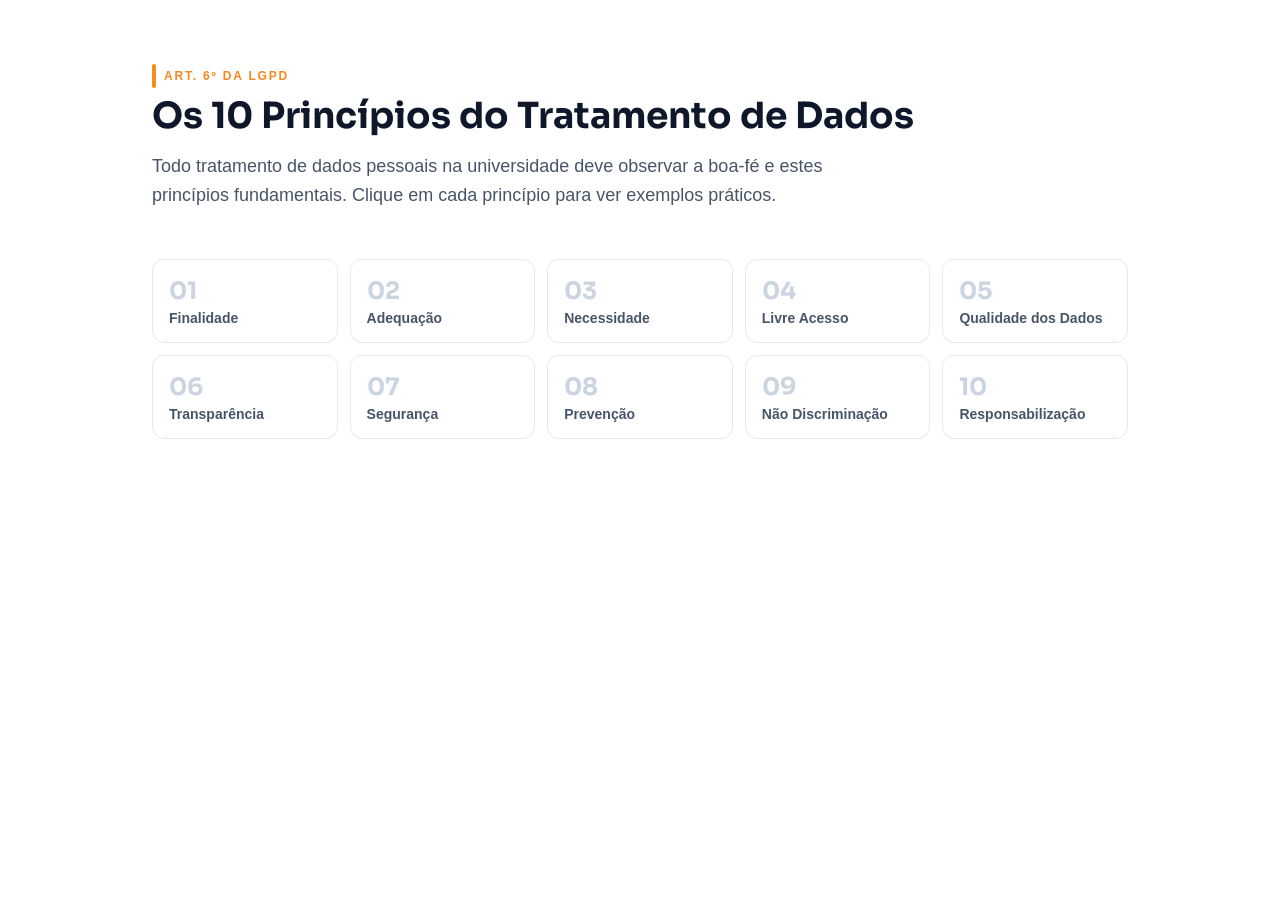
==== nao_integrado/card_exemplo_section/index.html @ 424b5273 "componentes da página lgpd (não integrados ainda)" ====
<!DOCTYPE html>
<html lang="pt-BR">
<head>
  <meta charset="UTF-8">
  <meta name="viewport" content="width=device-width, initial-scale=1.0">
  <title>10 Princípios da LGPD</title>
  <link rel="preconnect" href="https://fonts.googleapis.com">
  <link rel="preconnect" href="https://fonts.gstatic.com" crossorigin>
  <link href="https://fonts.googleapis.com/css2?family=Sora:wght@400;600;700&display=swap" rel="stylesheet">
  <link rel="stylesheet" href="styles.css">
</head>
<body>
  <section id="principios" class="py-16 bg-white">
    <div class="container">
      <div class="mb-12">
        <div class="flex items-center gap-2 mb-2">
          <div class="w-1 h-6 rounded-full" style="background-color: #F6891F;"></div>
          <span class="font-bold text-xs uppercase tracking-015em" style="color: #F6891F;">Art. 6º da LGPD</span>
        </div>
        <h2 class="text-3xl font-bold text-slate-900 mb-4" style="font-family: 'Sora', sans-serif;">
          Os 10 Princípios do Tratamento de Dados
        </h2>
        <p class="text-slate-600 max-w-2xl text-lg leading-relaxed">
          Todo tratamento de dados pessoais na universidade deve observar a boa-fé e estes princípios fundamentais.
          Clique em cada princípio para ver exemplos práticos.
        </p>
      </div>

      <div class="grid principios-grid gap-3" id="principios-grid">
      </div>
    </div>
  </section>

  <script src="script.js"></script>
</body>
</html>
---- nao_integrado/card_exemplo_section/styles.css ----
* {
  margin: 0;
  padding: 0;
  box-sizing: border-box;
}

body {
  font-family: -apple-system, BlinkMacSystemFont, 'Segoe UI', Roboto, sans-serif;
  background-color: #ffffff;
}

.py-16 {
  padding-top: 4rem;
  padding-bottom: 4rem;
}

.bg-white {
  background-color: #ffffff;
}

.container {
  width: 100%;
  max-width: 64rem;
  margin-left: auto;
  margin-right: auto;
  padding-left: 1.5rem;
  padding-right: 1.5rem;
}

.mb-12 {
  margin-bottom: 3rem;
}

.flex {
  display: flex;
}

.items-center {
  align-items: center;
}

.gap-2 {
  gap: 0.5rem;
}

.mb-2 {
  margin-bottom: 0.5rem;
}

.w-1 {
  width: 0.25rem;
}

.h-6 {
  height: 1.5rem;
}

.rounded-full {
  border-radius: 9999px;
}

.font-bold {
  font-weight: 700;
}

.text-xs {
  font-size: 0.75rem;
  line-height: 1rem;
}

.uppercase {
  text-transform: uppercase;
}

.tracking-015em {
  letter-spacing: 0.15em;
}

.text-3xl {
  font-size: 1.875rem;
  line-height: 2.25rem;
}

.font-semibold {
  font-weight: 600;
}

.text-slate-900 {
  color: #0f172a;
}

.mb-4 {
  margin-bottom: 1rem;
}

.text-slate-600 {
  color: #475569;
}

.max-w-2xl {
  max-width: 42rem;
}

.text-lg {
  font-size: 1.125rem;
  line-height: 1.75rem;
}

.leading-relaxed {
  line-height: 1.625;
}

.grid {
  display: grid;
}

.gap-3 {
  gap: 0.75rem;
}

.principios-grid {
  grid-template-columns: repeat(2, 1fr);
}

@media (min-width: 640px) {
  .principios-grid {
    grid-template-columns: repeat(2, 1fr);
  }
}

@media (min-width: 1024px) {
  .principios-grid {
    grid-template-columns: repeat(5, 1fr);
  }
}

.principio-btn {
  text-align: left;
  border-radius: 0.75rem;
  padding: 1rem;
  border: 1px solid #e2e8f0;
  background: transparent;
  cursor: pointer;
  transition: all 0.2s ease;
  font-family: inherit;
}

.principio-btn:hover {
  border-color: #cbd5e1;
}

.principio-btn.expanded {
  box-shadow: 0 4px 6px -1px rgba(0, 0, 0, 0.1);
}

.principio-num {
  font-size: 1.5rem;
  font-weight: 700;
  margin-bottom: 0.25rem;
  font-family: 'Sora', sans-serif;
  color: #cbd5e1;
  transition: color 0.2s ease;
}

.principio-btn.expanded .principio-num {
  color: var(--principio-color);
}

.principio-title {
  font-size: 0.875rem;
  font-weight: 600;
  color: #475569;
  transition: color 0.2s ease;
}

.principio-btn.expanded .principio-title {
  color: #1e293b;
}

.principio-content {
  display: none;
  margin-top: 0.75rem;
}

.principio-btn.expanded .principio-content {
  display: block;
}

.principio-desc {
  font-size: 0.75rem;
  color: #475569;
  line-height: 1.625;
  margin-bottom: 0.5rem;
}

.principio-exemplo {
  border-radius: 0.5rem;
  padding: 0.5rem;
  border: 1px solid var(--principio-border);
  background-color: var(--principio-bg);
}

.exemplo-label {
  font-size: 0.75rem;
  font-weight: 600;
  color: var(--principio-color);
}

.exemplo-text {
  font-size: 0.75rem;
  color: #475569;
  margin-top: 0.125rem;
}

@media (min-width: 768px) {
  .text-3xl {
    font-size: 2.25rem;
    line-height: 2.5rem;
  }
}
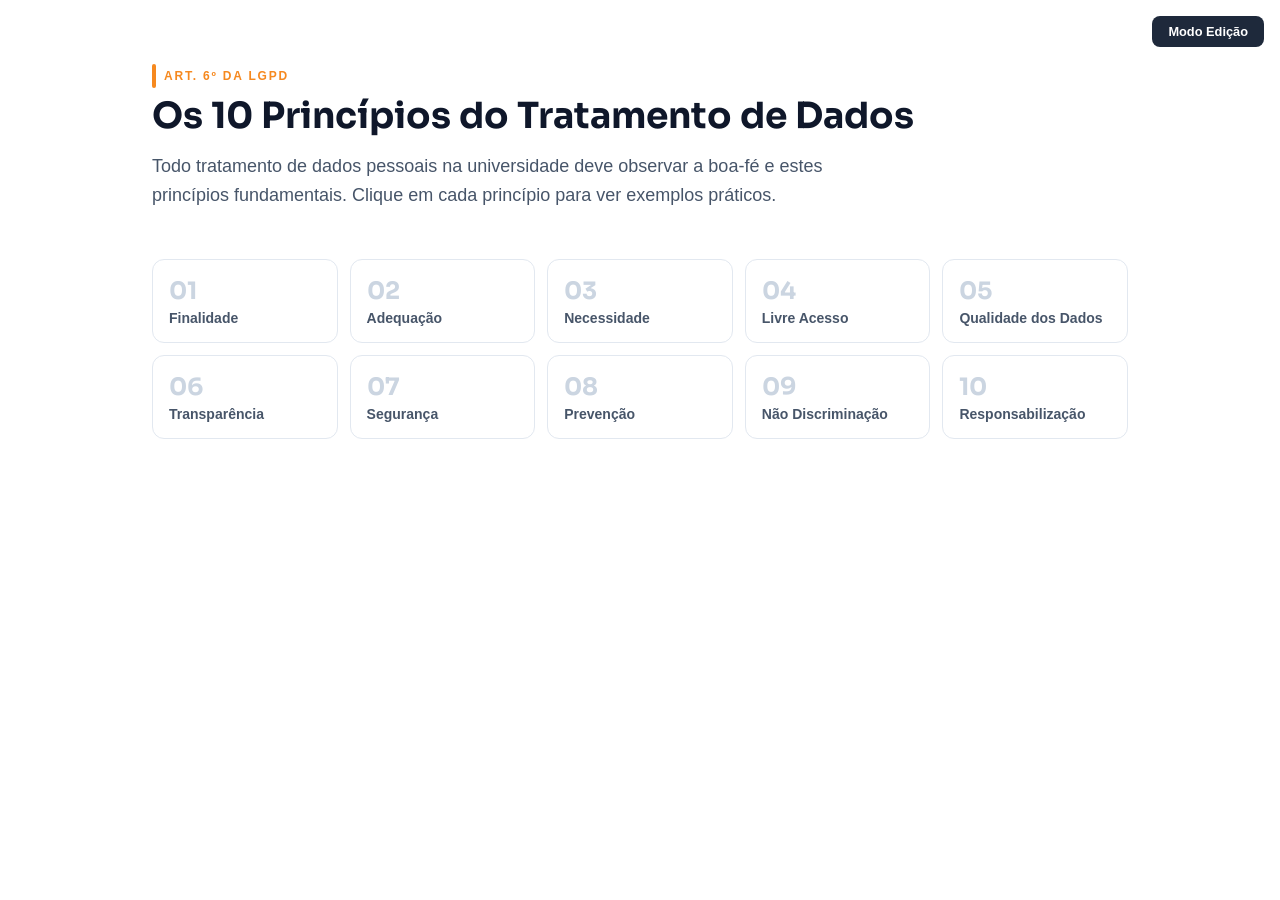
==== commit b56bf99c: "versão editável dos cards com exemplo" ====
--- a/nao_integrado/card_exemplo_section/index.html
+++ b/nao_integrado/card_exemplo_section/index.html
@@ -10,6 +10,20 @@
   <link rel="stylesheet" href="styles.css">
 </head>
 <body>
+
+  <div class="barra-ferramentas">
+    <button id="btn-editar-toggle" onclick="toggleModoEdicao()">Modo Edição</button>
+  </div>
+
+  <div id="toolbar-edicao" class="toolbar-edicao">
+    <button onclick="editarSecao()">Editar Seção</button>
+    <button onclick="adicionarCard()">+ Adicionar Card</button>
+    <button onclick="exportarJSON()">Exportar JSON</button>
+    <button onclick="importarJSON()">Importar JSON</button>
+    <button onclick="restaurarPadrao()">Restaurar Padrão</button>
+    <input type="file" id="input-importar" accept=".json" style="display:none" onchange="lerImportado(event)">
+  </div>
+
   <section id="principios" class="py-16 bg-white">
     <div class="container">
       <div class="mb-12">
@@ -31,6 +45,42 @@
     </div>
   </section>
 
+  <div id="modal-editor" class="modal-overlay" onclick="if(event.target===this)fecharEditor()">
+    <div class="modal-conteudo">
+      <h3>Editar Card</h3>
+      <label>Título</label>
+      <input type="text" id="edit-title">
+      <label>Cor</label>
+      <input type="color" id="edit-color">
+      <label>Descrição</label>
+      <textarea id="edit-desc" rows="3"></textarea>
+      <label>Exemplo</label>
+      <textarea id="edit-exemplo" rows="2"></textarea>
+      <div class="modal-botoes">
+        <button class="btn-cancelar" onclick="fecharEditor()">Cancelar</button>
+        <button class="btn-salvar" onclick="salvarEdicao()">Salvar</button>
+      </div>
+    </div>
+  </div>
+
+  <div id="modal-secao" class="modal-overlay" onclick="if(event.target===this)fecharEditorSecao()">
+    <div class="modal-conteudo">
+      <h3>Editar Seção</h3>
+      <label>Tag (ex: Art. 6º da LGPD)</label>
+      <input type="text" id="edit-secao-tag">
+      <label>Título</label>
+      <input type="text" id="edit-secao-titulo">
+      <label>Descrição</label>
+      <textarea id="edit-secao-desc" rows="3"></textarea>
+      <label>Cor da Tag</label>
+      <input type="color" id="edit-secao-tagcor">
+      <div class="modal-botoes">
+        <button class="btn-cancelar" onclick="fecharEditorSecao()">Cancelar</button>
+        <button class="btn-salvar" onclick="salvarSecao()">Salvar</button>
+      </div>
+    </div>
+  </div>
+
   <script src="script.js"></script>
 </body>
 </html>
--- a/nao_integrado/card_exemplo_section/styles.css
+++ b/nao_integrado/card_exemplo_section/styles.css
@@ -134,7 +134,13 @@
   }
 }
 
+.principio-wrap {
+  position: relative;
+}
+
 .principio-btn {
+  display: block;
+  width: 100%;
   text-align: left;
   border-radius: 0.75rem;
   padding: 1rem;
@@ -218,3 +224,227 @@
     line-height: 2.5rem;
   }
 }
+
+.barra-ferramentas {
+  position: fixed;
+  top: 1rem;
+  right: 1rem;
+  z-index: 1000;
+}
+
+.barra-ferramentas button {
+  background: #1e293b;
+  color: #fff;
+  border: none;
+  padding: 0.5rem 1rem;
+  border-radius: 0.5rem;
+  cursor: pointer;
+  font-size: 0.8rem;
+  font-weight: 600;
+}
+
+.barra-ferramentas button.ativo {
+  background: #dc2626;
+}
+
+.toolbar-edicao {
+  position: fixed;
+  top: 3.5rem;
+  right: 1rem;
+  z-index: 999;
+  background: #1e293b;
+  padding: 0.75rem;
+  border-radius: 0.5rem;
+  display: none;
+  flex-direction: column;
+  gap: 0.4rem;
+}
+
+.toolbar-edicao.visivel {
+  display: flex;
+}
+
+.toolbar-edicao button {
+  background: #334155;
+  color: #fff;
+  border: none;
+  padding: 0.45rem 0.75rem;
+  border-radius: 0.375rem;
+  cursor: pointer;
+  font-size: 0.75rem;
+  text-align: left;
+  white-space: nowrap;
+}
+
+.toolbar-edicao button:hover {
+  background: #475569;
+}
+
+.card-icon-actions {
+  position: absolute;
+  top: 0.35rem;
+  right: 0.35rem;
+  display: flex;
+  gap: 0.25rem;
+  opacity: 0;
+  transition: opacity 0.15s ease;
+}
+
+.principio-wrap:hover .card-icon-actions {
+  opacity: 1;
+}
+
+.icon-btn {
+  width: 1.6rem;
+  height: 1.6rem;
+  border-radius: 0.35rem;
+  border: 1px solid #e2e8f0;
+  background: #fff;
+  display: flex;
+  align-items: center;
+  justify-content: center;
+  cursor: pointer;
+  color: #64748b;
+  transition: all 0.15s ease;
+  position: relative;
+}
+
+.icon-btn:hover {
+  color: #fff;
+}
+
+.icon-editar:hover {
+  background: #3b82f6;
+  border-color: #3b82f6;
+}
+
+.icon-remover:hover {
+  background: #ef4444;
+  border-color: #ef4444;
+}
+
+.icon-subir:hover {
+  background: #10b981;
+  border-color: #10b981;
+}
+
+.icon-descer:hover {
+  background: #10b981;
+  border-color: #10b981;
+}
+
+.icon-btn:disabled {
+  opacity: 0.3;
+  cursor: default;
+  pointer-events: none;
+}
+
+.icon-btn[data-tooltip]::after {
+  content: attr(data-tooltip);
+  position: absolute;
+  right: calc(100% + 0.4rem);
+  top: 50%;
+  transform: translateY(-50%);
+  background: #1e293b;
+  color: #fff;
+  font-size: 0.65rem;
+  font-weight: 600;
+  padding: 0.2rem 0.45rem;
+  border-radius: 0.25rem;
+  white-space: nowrap;
+  pointer-events: none;
+  opacity: 0;
+  transition: opacity 0.15s ease;
+}
+
+.icon-btn[data-tooltip]:hover::after {
+  opacity: 1;
+}
+
+.modal-overlay {
+  position: fixed;
+  inset: 0;
+  background: rgba(0,0,0,0.5);
+  z-index: 2000;
+  display: none;
+  align-items: center;
+  justify-content: center;
+}
+
+.modal-overlay.visivel {
+  display: flex;
+}
+
+.modal-conteudo {
+  background: #fff;
+  border-radius: 0.75rem;
+  padding: 1.5rem;
+  width: 90%;
+  max-width: 28rem;
+  max-height: 85vh;
+  overflow-y: auto;
+}
+
+.modal-conteudo h3 {
+  font-size: 1.1rem;
+  font-weight: 700;
+  margin-bottom: 1rem;
+  color: #1e293b;
+}
+
+.modal-conteudo label {
+  display: block;
+  font-size: 0.75rem;
+  font-weight: 600;
+  color: #475569;
+  margin-bottom: 0.2rem;
+  margin-top: 0.6rem;
+}
+
+.modal-conteudo input[type="text"],
+.modal-conteudo textarea {
+  width: 100%;
+  padding: 0.45rem 0.6rem;
+  border: 1px solid #cbd5e1;
+  border-radius: 0.375rem;
+  font-size: 0.8rem;
+  font-family: inherit;
+  resize: vertical;
+}
+
+.modal-conteudo input[type="color"] {
+  width: 100%;
+  height: 2rem;
+  padding: 0.15rem;
+  border: 1px solid #cbd5e1;
+  border-radius: 0.375rem;
+  cursor: pointer;
+}
+
+.modal-botoes {
+  display: flex;
+  justify-content: flex-end;
+  gap: 0.5rem;
+  margin-top: 1rem;
+  padding-top: 0.75rem;
+  border-top: 1px solid #e2e8f0;
+}
+
+.btn-cancelar, .btn-salvar {
+  padding: 0.4rem 0.9rem;
+  border-radius: 0.375rem;
+  border: none;
+  font-size: 0.8rem;
+  font-weight: 600;
+  cursor: pointer;
+}
+
+.btn-cancelar {
+  background: #f1f5f9;
+  color: #475569;
+}
+
+.btn-salvar {
+  background: #2563eb;
+  color: #fff;
+}
